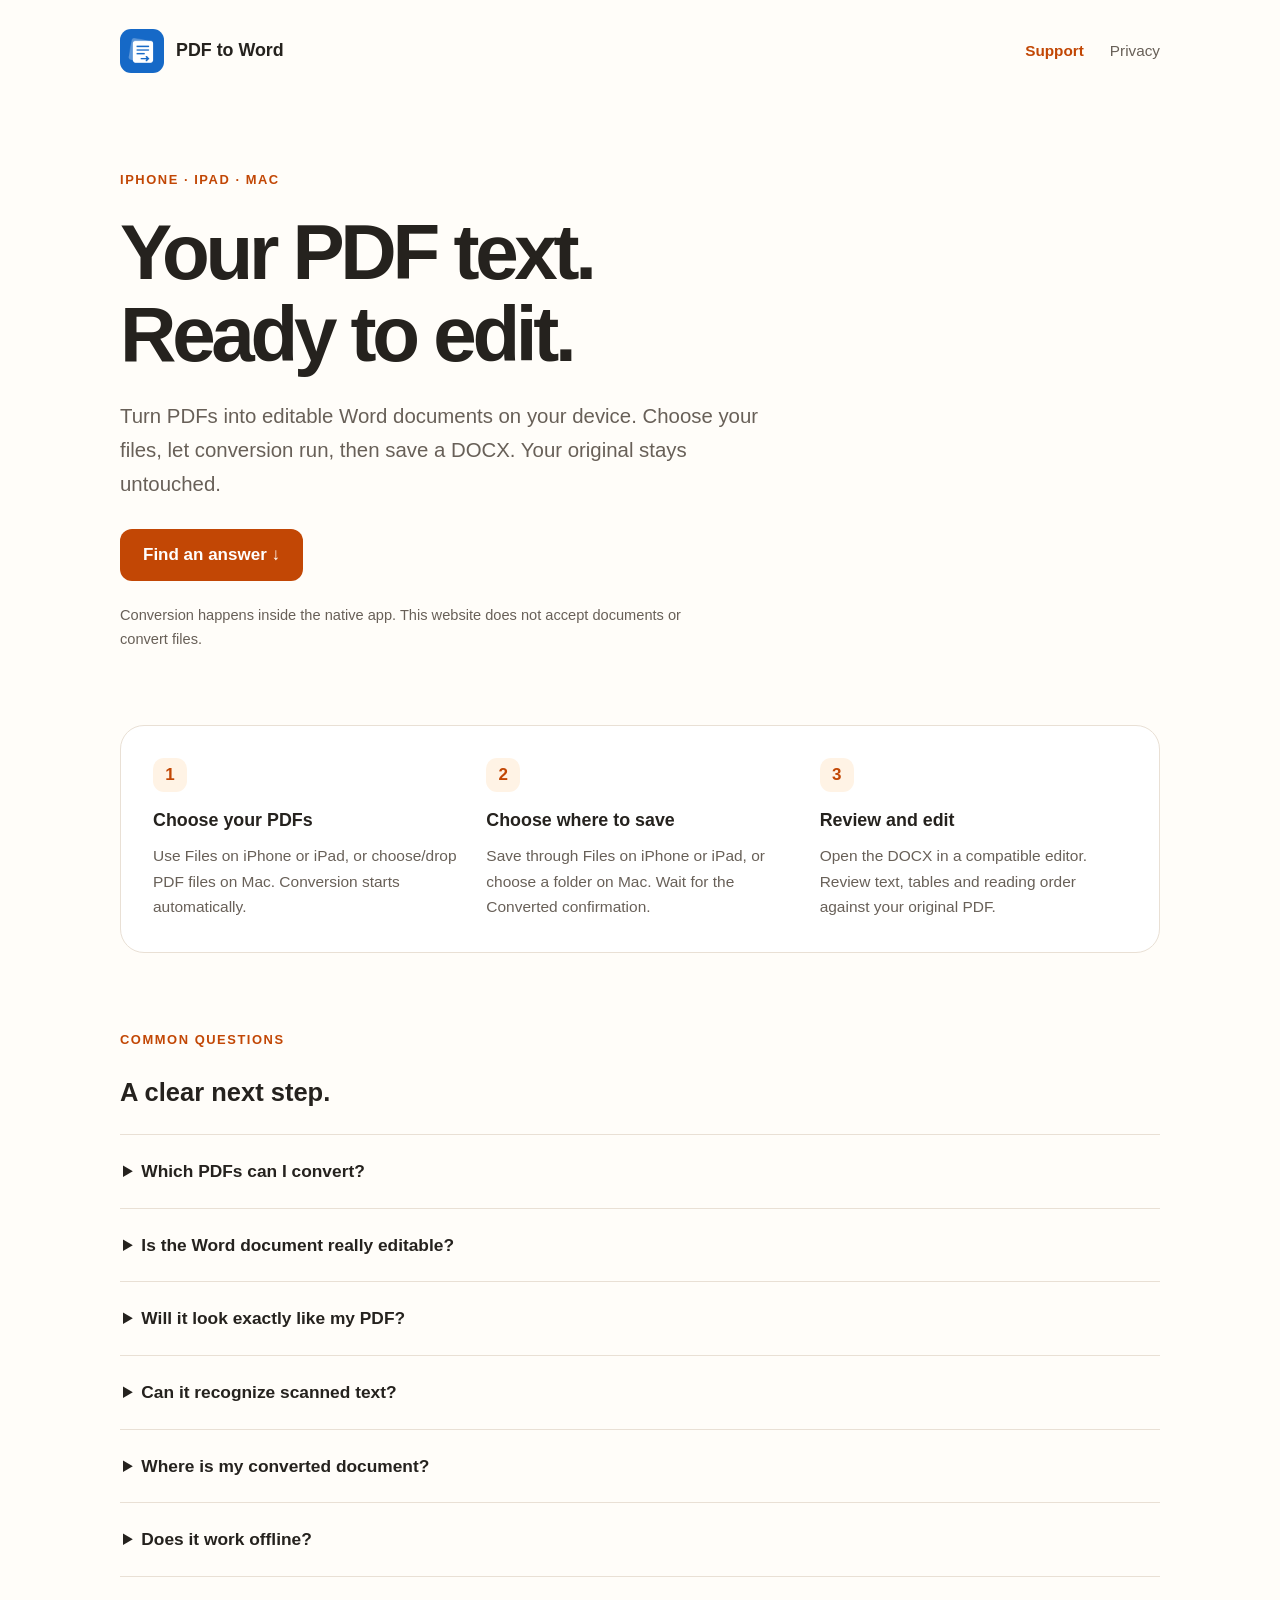
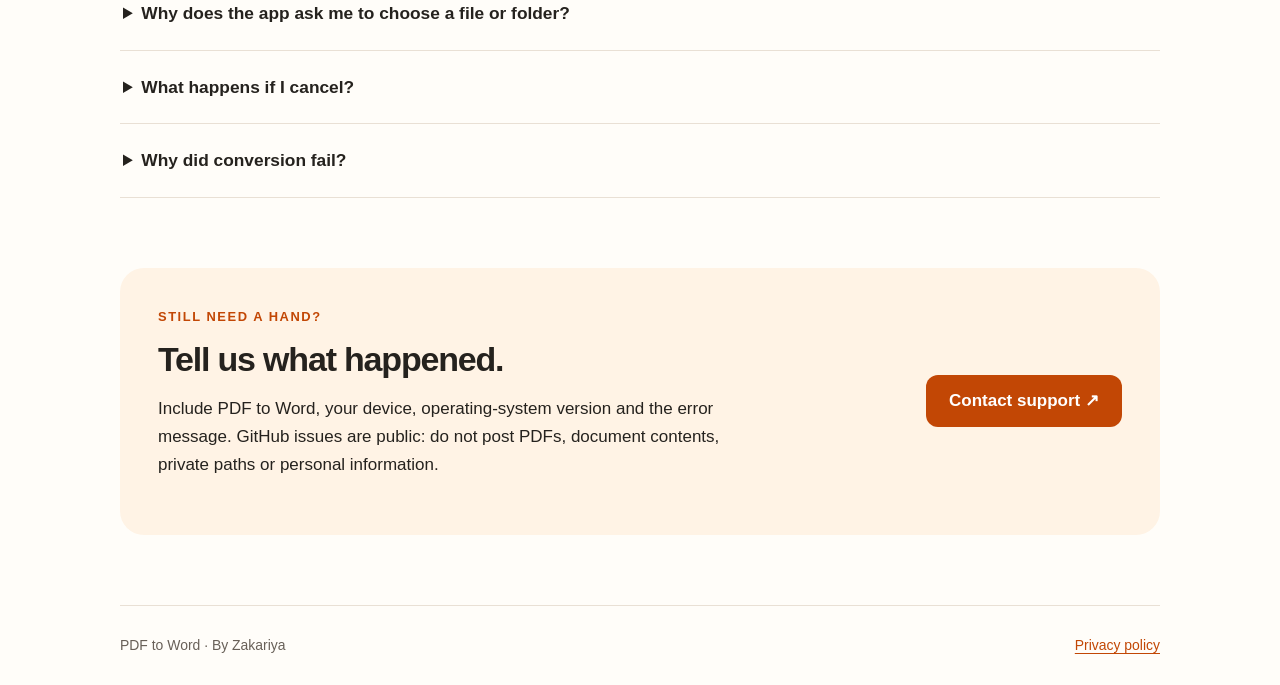
==== pdf-to-word/index.html @ 5b6db944 "Add PDF to Word support and privacy pages" ====
<!doctype html>
<html lang="en">
<head>
  <meta charset="utf-8">
  <meta name="viewport" content="width=device-width, initial-scale=1">
  <meta name="description" content="Help with local PDF to Word conversion, editable DOCX documents and on-device text recognition on iPhone, iPad and Mac.">
  <title>PDF to Word — Support</title>
  <link rel="icon" href="/assets/pdf-app-icon.png">
  <link rel="stylesheet" href="/styles.css">
</head>
<body>
  <a class="skip" href="#main">Skip to content</a>
  <header class="site-header wrap">
    <a class="brand" href="/pdf-to-word"><img src="/assets/pdf-app-icon.png" width="44" height="44" alt=""><span>PDF to Word</span></a>
    <nav aria-label="Main navigation"><a href="/pdf-to-word" aria-current="page">Support</a><a href="/pdf-to-word/privacy">Privacy</a></nav>
  </header>
  <main id="main" class="wrap">
    <section class="hero">
      <div class="eyebrow">iPhone · iPad · Mac</div>
      <h1>Your PDF text.<br>Ready to edit.</h1>
      <p class="intro">Turn PDFs into editable Word documents on your device. Choose your files, let conversion run, then save a DOCX. Your original stays untouched.</p>
      <a class="button" href="#help">Find an answer ↓</a>
      <p class="note">Conversion happens inside the native app. This website does not accept documents or convert files.</p>
    </section>
    <section class="steps" aria-label="How conversion works">
      <article><span class="step">1</span><h2>Choose your PDFs</h2><p>Use Files on iPhone or iPad, or choose/drop PDF files on Mac. Conversion starts automatically.</p></article>
      <article><span class="step">2</span><h2>Choose where to save</h2><p>Save through Files on iPhone or iPad, or choose a folder on Mac. Wait for the Converted confirmation.</p></article>
      <article><span class="step">3</span><h2>Review and edit</h2><p>Open the DOCX in a compatible editor. Review text, tables and reading order against your original PDF.</p></article>
    </section>
    <section id="help" class="section">
      <div class="eyebrow">Common questions</div><h2>A clear next step.</h2>
      <div class="faq">
        <details><summary>Which PDFs can I convert?</summary><p>Choose a readable, unencrypted PDF that allows copying. Each file can contain up to 100 pages and be up to 100 MiB. The queue holds up to 10 files and 200 MiB of original source data. Additional page, recognition and output limits protect device resources. Damaged, protected or oversized documents may be rejected; renaming another file to .pdf does not turn it into a PDF.</p></details>
        <details><summary>Is the Word document really editable?</summary><p>The app creates DOCX text paragraphs and recognized table cells, rather than putting page screenshots into a Word wrapper. Open the output in an editor that supports DOCX. The app does not include a document editor.</p></details>
        <details><summary>Will it look exactly like my PDF?</summary><p>PDF conversion reconstructs document structure and can change formatting. Fonts, line wrapping, page breaks, columns, merged cells, tables and reading order may differ. Detected raster illustrations can be included as image crops, not editable vector drawings. Complex artwork, forms, annotations, footnotes and equations may be incomplete or omitted. Keep your original and review the result before relying on it.</p></details>
        <details><summary>Can it recognize scanned text?</summary><p>Text recognition runs on your device. Accuracy depends on language, scan quality, rotation and document structure; mistakes and omissions are possible. Structured paragraph, list and table recognition is used on iOS and macOS 26 or later. Older supported systems use a simpler native text and line-recognition path with less capable layout recovery. Review names, numbers and table cells carefully.</p></details>
        <details><summary>Where is my converted document?</summary><p>It is in your chosen Files location or Mac folder with a .docx extension. Use the completed result’s three-dot menu to open or share it; Show in Finder reveals the actual saved file on Mac. Existing files are not overwritten by Mac folder saving.</p></details>
        <details><summary>Does it work offline?</summary><p>Conversion and recognition use native on-device frameworks without a conversion server, app account or remote SDK. iCloud or another Files provider may first need to download the original. Saving to cloud storage or explicitly sharing can require internet access.</p></details>
        <details><summary>Why does the app ask me to choose a file or folder?</summary><p>The native system picker grants access to the documents and destinations you select. No Photos permission or broad photo-library access is needed.</p></details>
        <details><summary>What happens if I cancel?</summary><p>Cancellation stops work cooperatively; a native recognition call already in progress can take a moment to finish. Cancelling a destination discards new unsaved results while preserving earlier saved files. Temporary cleanup is best effort, not guaranteed secure deletion.</p></details>
        <details><summary>Why did conversion fail?</summary><p>Check that the PDF opens, permits copying, is not encrypted and has finished downloading. Keep enough free storage for a local input copy and output. Try a clearer scan or fewer pages if recognition or resource limits are the problem. Some documents cannot be converted accurately; repeatedly retrying a damaged or unsupported original will not repair it.</p></details>
      </div>
    </section>
    <section class="contact section">
      <div><div class="eyebrow">Still need a hand?</div><h2>Tell us what happened.</h2><p>Include PDF to Word, your device, operating-system version and the error message. GitHub issues are public: do not post PDFs, document contents, private paths or personal information.</p></div>
      <a class="button" href="https://github.com/Zakariya1057/heic-to-jpg-support/issues/new">Contact support ↗</a>
    </section>
  </main>
  <footer class="wrap"><p>PDF to Word · By Zakariya</p><a href="/pdf-to-word/privacy">Privacy policy</a></footer>
</body>
</html>
---- styles.css ----
:root{color-scheme:light;--ink:#25221e;--muted:#686058;--orange:#c24705;--paper:#fffdf9;--line:#e9e0d5;--tint:#fff3e5;font-family:-apple-system,BlinkMacSystemFont,"Segoe UI",sans-serif;font-size:17px;line-height:1.65;color:var(--ink);background:var(--paper)}
*{box-sizing:border-box}body{margin:0}a{color:var(--orange);text-underline-offset:.2em}a:hover{text-decoration-thickness:2px}a:focus-visible,summary:focus-visible{outline:3px solid var(--orange);outline-offset:5px;border-radius:4px}.wrap{width:min(100% - 48px,1040px);margin-inline:auto}.site-header{display:flex;align-items:center;justify-content:space-between;gap:24px;padding-block:28px}.brand{display:flex;gap:12px;align-items:center;font-size:1.05rem;font-weight:700;text-decoration:none;color:var(--ink)}.brand img{border-radius:11px}nav{display:flex;gap:26px}nav a{font-size:.9rem;color:var(--muted);padding-block:10px;text-decoration:none}nav [aria-current]{color:var(--orange);font-weight:650}.skip{position:absolute;top:8px;left:8px;transform:translateY(-160%);background:white;padding:12px;z-index:2}.skip:focus{transform:none}.hero{padding:68px 0 55px;max-width:750px}.eyebrow{color:var(--orange);font-size:.76rem;font-weight:750;letter-spacing:.12em;text-transform:uppercase}h1{font-size:clamp(2.8rem,7vw,4.6rem);line-height:1.06;letter-spacing:-.055em;margin:20px 0 24px;font-weight:750}p{margin:0 0 18px}.intro{font-size:1.2rem;line-height:1.65;color:var(--muted);max-width:660px}.button{display:inline-flex;gap:24px;align-items:center;justify-content:space-between;min-height:48px;padding:12px 23px;border-radius:12px;background:var(--orange);color:white;text-decoration:none;font-weight:650;white-space:nowrap}.button:hover{background:#a83d04;text-decoration:none}.hero .button{margin-top:10px}.note{font-size:.86rem;color:var(--muted);max-width:590px}.hero .note{margin-top:22px}.steps{display:grid;grid-template-columns:repeat(3,1fr);gap:26px;padding:32px;border:1px solid var(--line);border-radius:24px;background:#fff}.step{display:grid;place-items:center;width:34px;height:34px;border-radius:11px;background:var(--tint);color:var(--orange);font-weight:750}.steps h2{font-size:1.05rem;margin:14px 0 8px}.steps p{font-size:.91rem;color:var(--muted);margin:0}.section{padding-top:76px;scroll-margin-top:24px}.section-heading h2,.contact h2{font-size:2rem;line-height:1.2;letter-spacing:-.035em;margin:12px 0 30px}.faq{border-top:1px solid var(--line)}details{border-bottom:1px solid var(--line);padding:0 3px}summary{cursor:pointer;padding:22px 0;font-size:1.02rem;font-weight:650}details p{max-width:800px;color:var(--muted);padding:0 0 10px}.contact{display:flex;align-items:center;gap:45px;justify-content:space-between;padding:38px;background:var(--tint);border-radius:24px;margin-top:70px}.contact h2{margin-bottom:15px}.contact p{max-width:600px}.contact .note{margin-bottom:0}.contact .button{flex-shrink:0}footer{display:flex;align-items:center;justify-content:space-between;gap:20px;border-top:1px solid var(--line);margin-top:70px!important;padding-block:28px;color:var(--muted);font-size:.82rem}footer p{margin:0}.policy{max-width:800px;padding-top:65px}.policy h1{font-size:clamp(2.7rem,6vw,4rem)}.policy section{margin-top:36px}.policy h2{font-size:1.25rem;letter-spacing:-.02em;margin:0 0 12px}.policy section p{color:var(--muted)}.text-link{display:inline-block;margin-top:28px;font-weight:600}
@media(max-width:720px){.hero{padding-top:42px}.steps{grid-template-columns:1fr;padding:25px;gap:28px}.contact{display:block;padding:25px}.contact .button{margin-top:24px}.section{padding-top:55px}.contact.section{padding-top:25px}.policy{padding-top:40px}}
@media(max-width:420px){.wrap{width:calc(100% - 32px)}.site-header{gap:14px;padding-block:20px}.brand{font-size:.93rem;gap:8px}.brand img{width:36px;height:36px}nav{gap:14px}nav a{font-size:.83rem}h1{font-size:2.8rem}footer{align-items:flex-start;flex-direction:column;gap:8px}}
@media(prefers-reduced-motion:no-preference){html{scroll-behavior:smooth}}
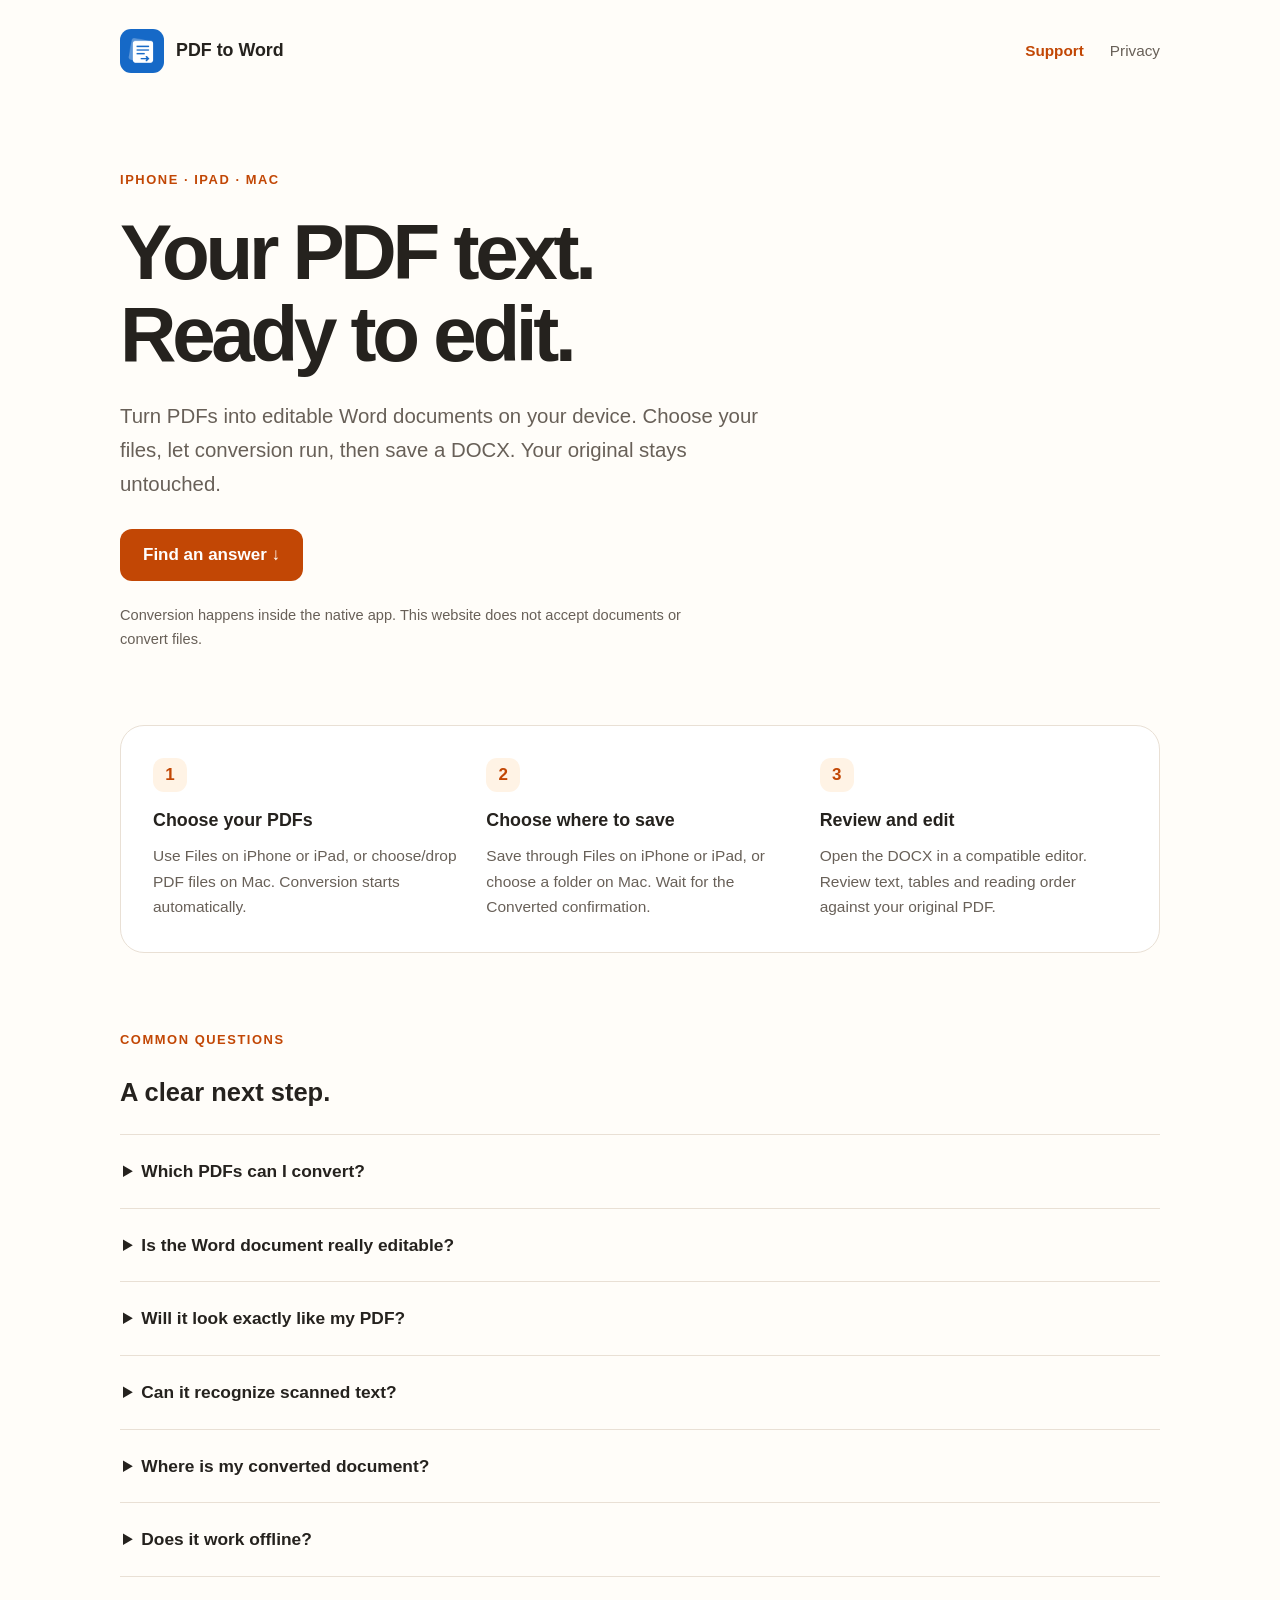
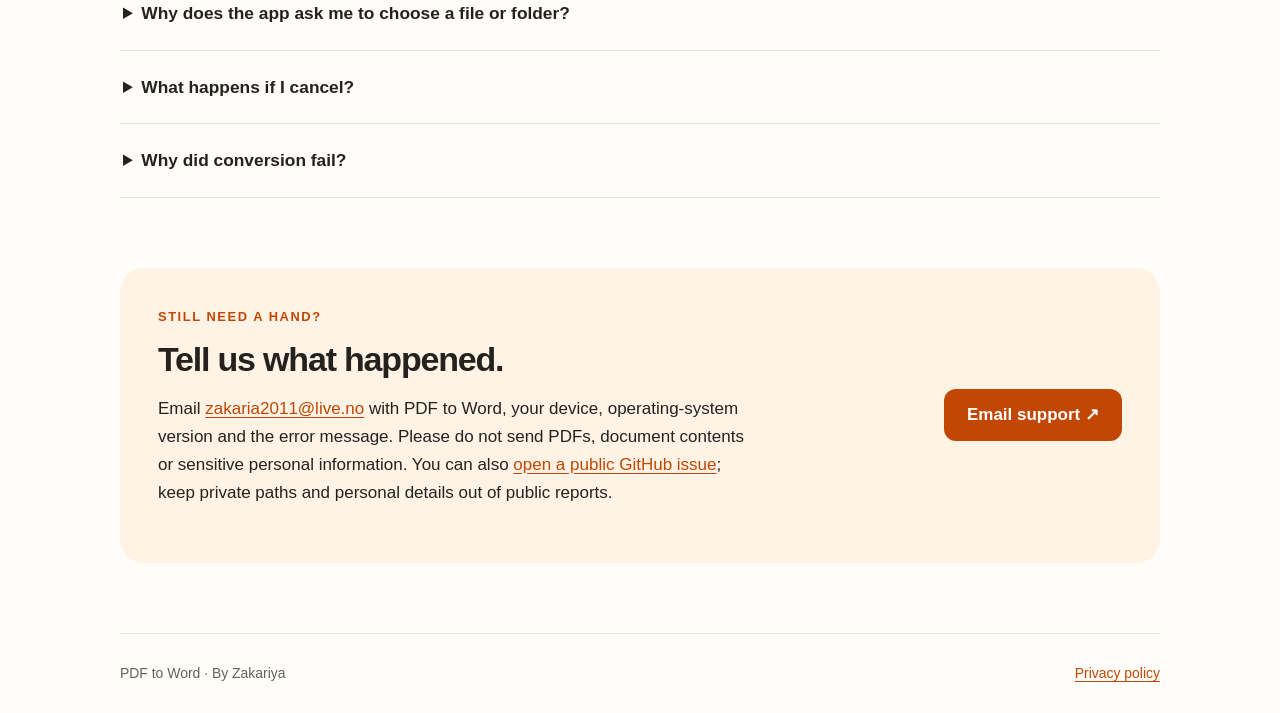
==== commit 91e1ff40: "Add email support for PDF to Word" ====
--- a/pdf-to-word/index.html
+++ b/pdf-to-word/index.html
@@ -42,8 +42,8 @@
       </div>
     </section>
     <section class="contact section">
-      <div><div class="eyebrow">Still need a hand?</div><h2>Tell us what happened.</h2><p>Include PDF to Word, your device, operating-system version and the error message. GitHub issues are public: do not post PDFs, document contents, private paths or personal information.</p></div>
-      <a class="button" href="https://github.com/Zakariya1057/heic-to-jpg-support/issues/new">Contact support ↗</a>
+      <div><div class="eyebrow">Still need a hand?</div><h2>Tell us what happened.</h2><p>Email <a href="mailto:zakaria2011@live.no">zakaria2011@live.no</a> with PDF to Word, your device, operating-system version and the error message. Please do not send PDFs, document contents or sensitive personal information. You can also <a href="https://github.com/Zakariya1057/heic-to-jpg-support/issues/new">open a public GitHub issue</a>; keep private paths and personal details out of public reports.</p></div>
+      <a class="button" href="mailto:zakaria2011@live.no">Email support ↗</a>
     </section>
   </main>
   <footer class="wrap"><p>PDF to Word · By Zakariya</p><a href="/pdf-to-word/privacy">Privacy policy</a></footer>
